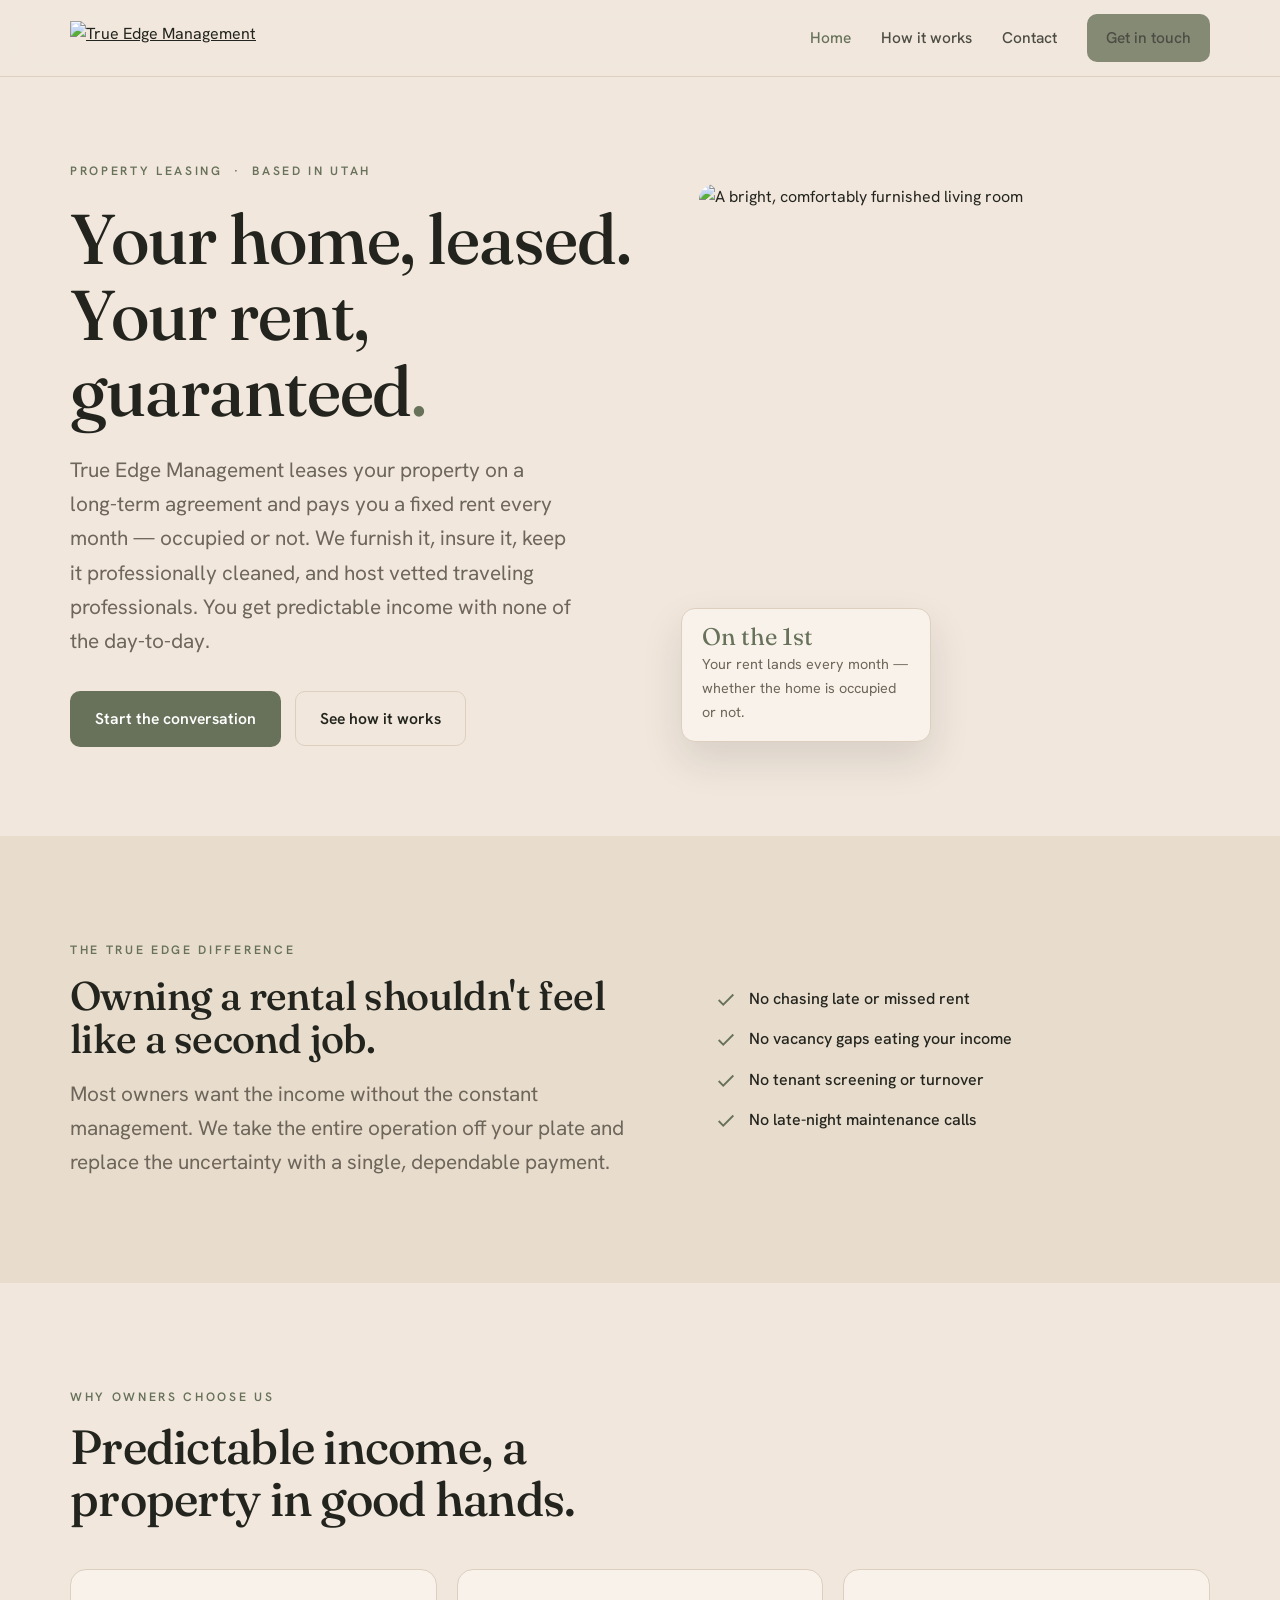
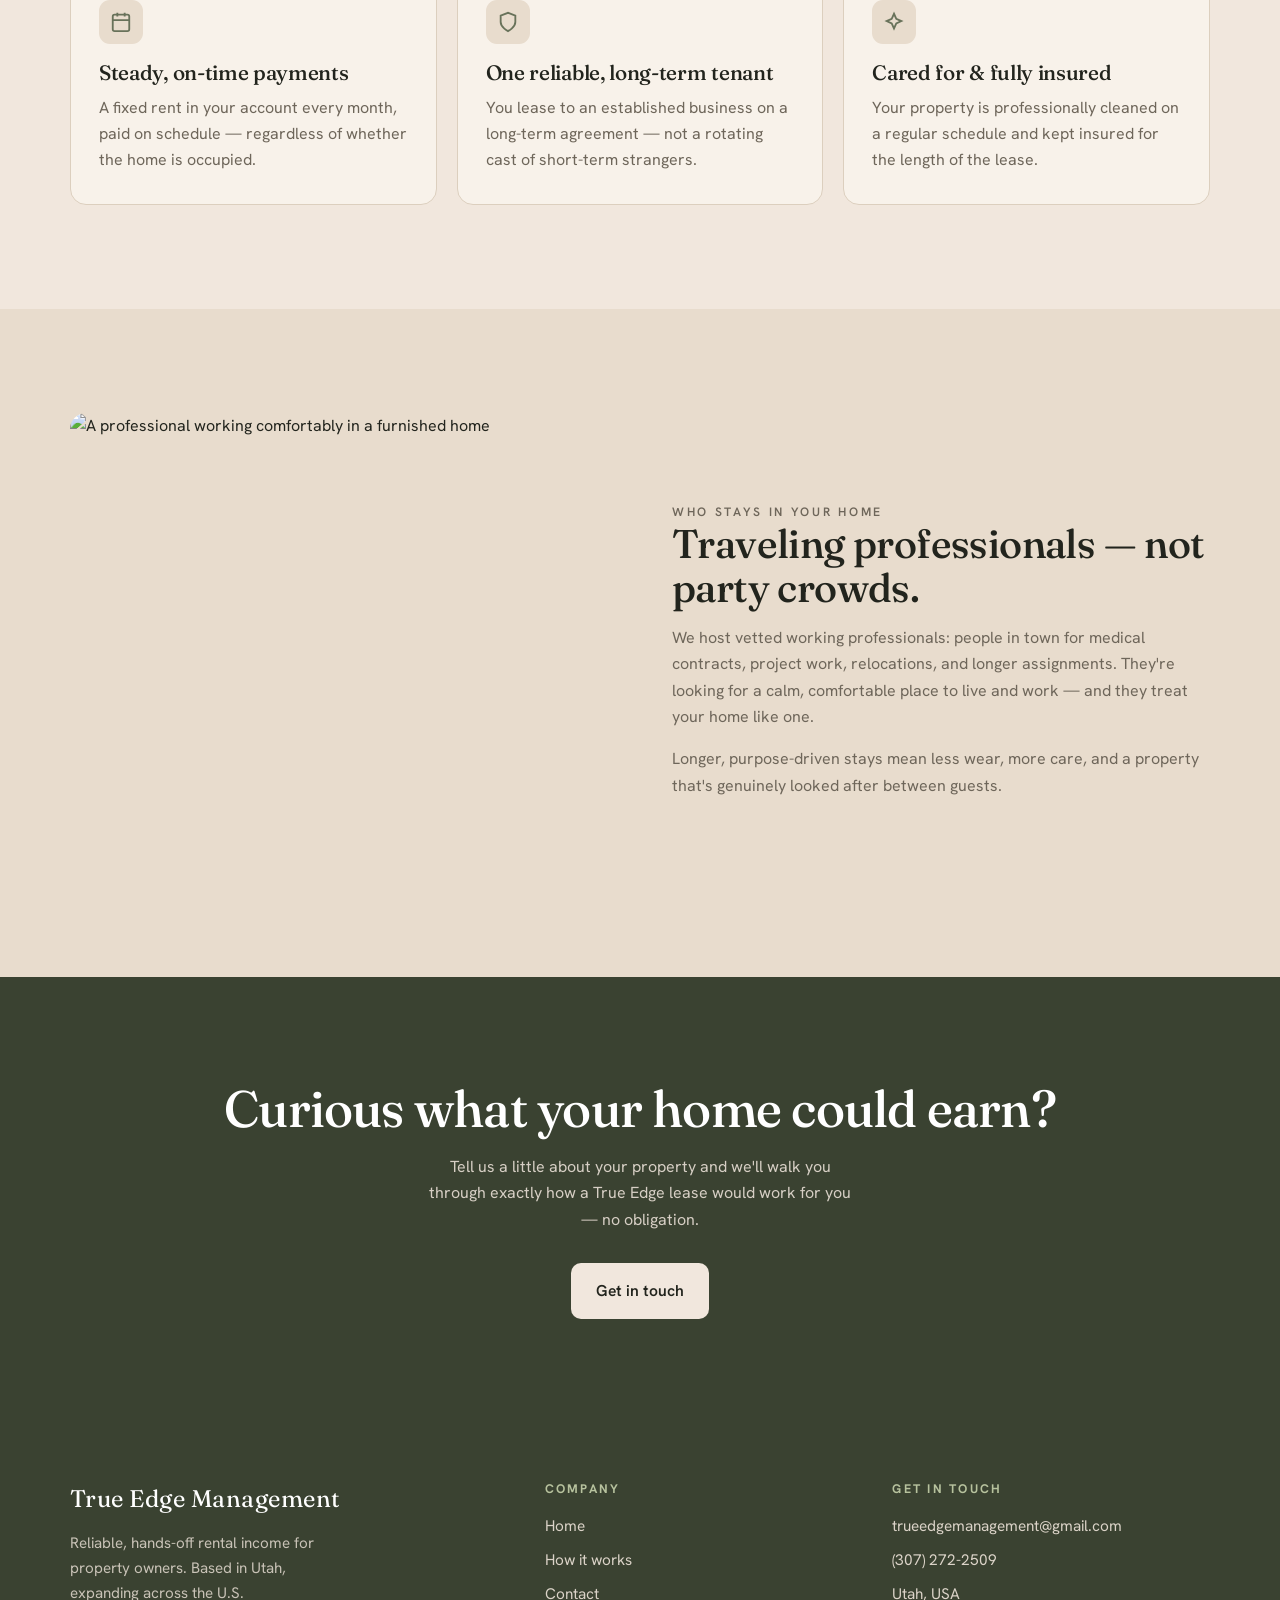
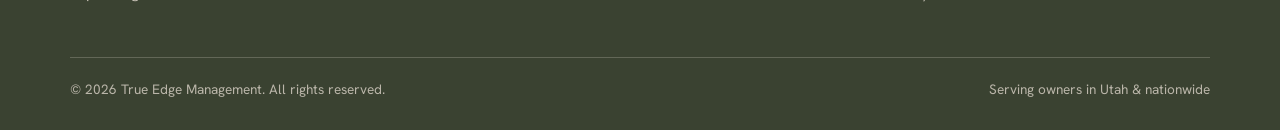
==== index.html @ 6ea8fa07 "Add files via upload" ====
<!DOCTYPE html>
<!--
  =====================================================================
  TRUE EDGE MANAGEMENT — Home page  (index.html)
  ---------------------------------------------------------------------
  To change wording, look for the word  EDIT:  in the comments.
  Just change the text between the tags; leave the tags themselves.
  The look of the site is controlled by style.css.
  =====================================================================
-->
<html lang="en">
<head>
  <meta charset="UTF-8" />
  <meta name="viewport" content="width=device-width, initial-scale=1.0" />
  <title>True Edge Management — Reliable rent, hands-off ownership</title>
  <meta name="description" content="True Edge Management leases your property and pays you a fixed rent every month. We furnish, insure, clean, and host vetted traveling professionals — predictable income with none of the day-to-day." />
  <link rel="preconnect" href="https://fonts.googleapis.com" />
  <link rel="preconnect" href="https://fonts.gstatic.com" crossorigin />
  <link href="https://fonts.googleapis.com/css2?family=Fraunces:ital,opsz,wght@0,9..144,400;0,9..144,500;0,9..144,600;1,9..144,400&family=Hanken+Grotesk:wght@400;500;600;700&display=swap" rel="stylesheet" />
  <link rel="stylesheet" href="style.css" />
</head>
<body>

  <!-- ============ HEADER / NAV (identical on every page) ============ -->
  <header class="site-header">
    <nav class="nav wrap" aria-label="Main">
      <a class="nav-logo" href="index.html" aria-label="True Edge Management — home">
        <img src="images/logo.png" alt="True Edge Management" />
      </a>
      <button class="nav-toggle" aria-label="Menu" aria-expanded="false"><span></span><span></span><span></span></button>
      <ul class="nav-links">
        <li><a href="index.html" class="active">Home</a></li>
        <li><a href="about.html">How it works</a></li>
        <li><a href="contact.html">Contact</a></li>
        <li><a href="contact.html" class="btn btn-primary nav-cta">Get in touch</a></li>
      </ul>
    </nav>
  </header>

  <main>
    <!-- ============ HERO ============ -->
    <section class="hero">
      <div class="wrap hero-grid">
        <div>
          <!-- EDIT: small label above the headline -->
          <p class="eyebrow reveal">Property leasing &nbsp;·&nbsp; Based in Utah</p>
          <!-- EDIT: your main headline -->
          <h1 class="reveal d1">Your home, leased.<br />Your rent, guaranteed<span style="color:var(--sage)">.</span></h1>
          <!-- EDIT: the paragraph under the headline -->
          <p class="lede reveal d2">True Edge Management leases your property on a long-term agreement and pays you a fixed rent every month — occupied or not. We furnish it, insure it, keep it professionally cleaned, and host vetted traveling professionals. You get predictable income with none of the day-to-day.</p>
          <div class="hero-cta reveal d3">
            <a class="btn btn-primary" href="contact.html">Start the conversation</a>
            <a class="btn btn-line" href="about.html">See how it works</a>
          </div>
        </div>
        <figure class="hero-figure reveal d2">
          <img src="images/living-airy.jpg" alt="A bright, comfortably furnished living room" />
          <div class="cred-card">
            <!-- EDIT: the little highlight card on the photo -->
            <div class="k">On the 1st</div>
            <div class="v">Your rent lands every month — whether the home is occupied or not.</div>
          </div>
        </figure>
      </div>
    </section>

    <!-- ============ PROMISE STRIP ============ -->
    <section class="section section-band">
      <div class="wrap promise">
        <div>
          <p class="eyebrow">The True Edge difference</p>
          <!-- EDIT -->
          <h2 style="margin-top:14px">Owning a rental shouldn't feel like a second job.</h2>
          <p class="lede" style="margin-top:16px">Most owners want the income without the constant management. We take the entire operation off your plate and replace the uncertainty with a single, dependable payment.</p>
        </div>
        <ul>
          <!-- EDIT: each line is one headache we remove -->
          <li><svg width="22" height="22" viewBox="0 0 24 24" fill="none" stroke="currentColor" stroke-width="2"><path d="M20 6 9 17l-5-5"/></svg> No chasing late or missed rent</li>
          <li><svg width="22" height="22" viewBox="0 0 24 24" fill="none" stroke="currentColor" stroke-width="2"><path d="M20 6 9 17l-5-5"/></svg> No vacancy gaps eating your income</li>
          <li><svg width="22" height="22" viewBox="0 0 24 24" fill="none" stroke="currentColor" stroke-width="2"><path d="M20 6 9 17l-5-5"/></svg> No tenant screening or turnover</li>
          <li><svg width="22" height="22" viewBox="0 0 24 24" fill="none" stroke="currentColor" stroke-width="2"><path d="M20 6 9 17l-5-5"/></svg> No late-night maintenance calls</li>
        </ul>
      </div>
    </section>

    <!-- ============ THREE PILLARS ============ -->
    <section class="section">
      <div class="wrap">
        <div class="section-head">
          <p class="eyebrow">Why owners choose us</p>
          <h2>Predictable income, a property in good hands.</h2>
        </div>
        <div class="cards">
          <article class="card">
            <div class="ic"><svg width="22" height="22" viewBox="0 0 24 24" fill="none" stroke="currentColor" stroke-width="2"><rect x="3" y="4" width="18" height="18" rx="2"/><path d="M16 2v4M8 2v4M3 10h18"/></svg></div>
            <!-- EDIT -->
            <h3>Steady, on-time payments</h3>
            <p>A fixed rent in your account every month, paid on schedule — regardless of whether the home is occupied.</p>
          </article>
          <article class="card">
            <div class="ic"><svg width="22" height="22" viewBox="0 0 24 24" fill="none" stroke="currentColor" stroke-width="2"><path d="M12 22s8-4 8-10V5l-8-3-8 3v7c0 6 8 10 8 10z"/></svg></div>
            <!-- EDIT -->
            <h3>One reliable, long-term tenant</h3>
            <p>You lease to an established business on a long-term agreement — not a rotating cast of short-term strangers.</p>
          </article>
          <article class="card">
            <div class="ic"><svg width="22" height="22" viewBox="0 0 24 24" fill="none" stroke="currentColor" stroke-width="2"><path d="m12 3 2.5 5.5L20 11l-5.5 2.5L12 19l-2.5-5.5L4 11l5.5-2.5z"/></svg></div>
            <!-- EDIT -->
            <h3>Cared for &amp; fully insured</h3>
            <p>Your property is professionally cleaned on a regular schedule and kept insured for the length of the lease.</p>
          </article>
        </div>
      </div>
    </section>

    <!-- ============ WHO WE HOST ============ -->
    <section class="section section-band">
      <div class="wrap split">
        <div class="split-media">
          <img src="images/professional-home.jpg" alt="A professional working comfortably in a furnished home" />
        </div>
        <div>
          <p class="eyebrow">Who stays in your home</p>
          <!-- EDIT -->
          <h2>Traveling professionals — not party crowds.</h2>
          <p>We host vetted working professionals: people in town for medical contracts, project work, relocations, and longer assignments. They're looking for a calm, comfortable place to live and work — and they treat your home like one.</p>
          <p>Longer, purpose-driven stays mean less wear, more care, and a property that's genuinely looked after between guests.</p>
        </div>
      </div>
    </section>

    <!-- ============ CTA BAND ============ -->
    <section class="section section-dark cta-band">
      <div class="wrap">
        <!-- EDIT -->
        <h2>Curious what your home could earn?</h2>
        <p>Tell us a little about your property and we'll walk you through exactly how a True Edge lease would work for you — no obligation.</p>
        <a class="btn btn-pale" href="contact.html">Get in touch</a>
      </div>
    </section>
  </main>

  <!-- ============ FOOTER (identical on every page) ============ -->
  <footer class="site-footer">
    <div class="wrap">
      <div class="footer-top">
        <div class="footer-brand">
          <div class="wordmark">True Edge Management</div>
          <!-- EDIT -->
          <p>Reliable, hands-off rental income for property owners. Based in Utah, expanding across the U.S.</p>
        </div>
        <div class="footer-col">
          <h4>Company</h4>
          <a href="index.html">Home</a>
          <a href="about.html">How it works</a>
          <a href="contact.html">Contact</a>
        </div>
        <div class="footer-col">
          <h4>Get in touch</h4>
          <!-- EDIT: contact details -->
          <a href="mailto:trueedgemanagement@gmail.com">trueedgemanagement@gmail.com</a>
          <a href="tel:13072722509">(307) 272-2509</a>
          <span>Utah, USA</span>
        </div>
      </div>
      <div class="footer-bottom">
        <span>© <span id="year"></span> True Edge Management. All rights reserved.</span>
        <span>Serving owners in Utah &amp; nationwide</span>
      </div>
    </div>
  </footer>

  <script src="script.js"></script>
</body>
</html>
---- style.css ----
/* ============================================================
   TRUE EDGE MANAGEMENT — site styles
   ------------------------------------------------------------
   All three pages share this one file. To re-theme the whole
   site, change the color values just below.
   Colors are taken directly from your logo.
   ============================================================ */

:root {
  --bone:     #F1E7DD;  /* page background — matches your logo */
  --bone-2:   #F8F2EA;  /* cards / raised surfaces */
  --bone-3:   #E8DCCD;  /* alternating section bands */
  --sage:     #68725A;  /* your brand green */
  --sage-2:   #57614A;  /* darker green (button hover) */
  --sage-ink: #3A4231;  /* deepest green (footer, dark bands) */
  --ink:      #22241D;  /* main text */
  --muted:    #6E665A;  /* secondary text */
  --line:     #DCCFBE;  /* hairlines */
  --white:    #FFFFFF;

  --display: "Fraunces", Georgia, "Times New Roman", serif;
  --body:    "Hanken Grotesk", system-ui, -apple-system, sans-serif;

  --maxw: 1140px;
  --radius: 16px;
}

/* ---------- base ---------- */
* { box-sizing: border-box; margin: 0; padding: 0; }
html { scroll-behavior: smooth; }
body {
  font-family: var(--body);
  background: var(--bone);
  color: var(--ink);
  line-height: 1.65;
  -webkit-font-smoothing: antialiased;
}
img { max-width: 100%; display: block; }
a { color: inherit; }

.wrap { width: min(var(--maxw), 92vw); margin-inline: auto; }

:focus-visible { outline: 3px solid var(--sage); outline-offset: 3px; border-radius: 4px; }

/* ---------- type helpers ---------- */
h1, h2, h3 { font-family: var(--display); font-weight: 500; line-height: 1.08; letter-spacing: -0.015em; color: var(--ink); }
.eyebrow {
  font-family: var(--body); font-weight: 600; font-size: .76rem;
  letter-spacing: .22em; text-transform: uppercase; color: var(--sage);
}
.lede { font-size: clamp(1.08rem, 2.2vw, 1.3rem); color: var(--muted); }
.serif-i { font-style: italic; }

/* a thin vertical rule — echoes the divider bar in your logo */
.rule-v { display: inline-block; width: 1px; height: 1.1em; background: var(--line); vertical-align: middle; }

/* ---------- buttons ---------- */
.btn {
  display: inline-flex; align-items: center; gap: 9px;
  font-family: var(--body); font-weight: 600; font-size: .98rem;
  text-decoration: none; padding: 14px 24px; border-radius: 10px;
  border: 1px solid transparent; cursor: pointer;
  transition: transform .15s ease, background .15s ease, border-color .15s ease;
}
.btn-primary { background: var(--sage); color: var(--white); }
.btn-primary:hover { background: var(--sage-2); transform: translateY(-2px); }
.btn-line { background: transparent; color: var(--ink); border-color: var(--line); }
.btn-line:hover { border-color: var(--ink); transform: translateY(-2px); }
.btn-pale { background: var(--bone); color: var(--ink); }
.btn-pale:hover { background: var(--white); transform: translateY(-2px); }

/* ---------- nav ---------- */
.site-header {
  position: sticky; top: 0; z-index: 50;
  background: color-mix(in srgb, var(--bone) 88%, transparent);
  backdrop-filter: blur(8px);
  border-bottom: 1px solid var(--line);
}
.nav { display: flex; align-items: center; justify-content: space-between; padding: 14px 0; }
.nav-logo img { height: 34px; width: auto; }
.nav-links { display: flex; align-items: center; gap: 30px; list-style: none; }
.nav-links a { text-decoration: none; color: var(--ink); font-weight: 500; font-size: .97rem; opacity: .8; }
.nav-links a:hover, .nav-links a.active { opacity: 1; color: var(--sage); }
.nav-cta { padding: 10px 18px; }
.nav-toggle { display: none; background: none; border: 0; cursor: pointer; padding: 8px; }
.nav-toggle span { display: block; width: 24px; height: 2px; background: var(--ink); margin: 5px 0; transition: .2s; }

@media (max-width: 760px) {
  .nav-toggle { display: block; }
  .nav-links {
    position: absolute; top: 100%; left: 0; right: 0;
    flex-direction: column; align-items: flex-start; gap: 4px;
    background: var(--bone-2); border-bottom: 1px solid var(--line);
    padding: 14px 4vw 22px; display: none;
  }
  .nav-links.open { display: flex; }
  .nav-links a { padding: 8px 0; font-size: 1.05rem; }
  .nav-cta { margin-top: 8px; }
}

/* ---------- generic section rhythm ---------- */
.section { padding: clamp(56px, 9vw, 104px) 0; }
.section-band { background: var(--bone-3); }
.section-dark { background: var(--sage-ink); color: var(--bone); }
.section-head { max-width: 60ch; }
.section-head h2 { font-size: clamp(1.9rem, 4.4vw, 3rem); margin: 14px 0 0; }
.section-head .lede { margin-top: 18px; }

/* ---------- hero ---------- */
.hero { padding: clamp(40px, 7vw, 84px) 0 clamp(48px, 7vw, 90px); }
.hero-grid { display: grid; grid-template-columns: 1.05fr 0.95fr; gap: clamp(28px, 5vw, 64px); align-items: center; }
.hero h1 { font-size: clamp(2.6rem, 6vw, 4.4rem); margin: 20px 0 0; }
.hero .lede { margin: 24px 0 32px; max-width: 42ch; }
.hero-cta { display: flex; flex-wrap: wrap; gap: 14px; }
.hero-figure { position: relative; }
.hero-figure > img { width: 100%; height: clamp(340px, 46vw, 540px); object-fit: cover; border-radius: var(--radius); }
.cred-card {
  position: absolute; left: -18px; bottom: -18px;
  background: var(--bone-2); border: 1px solid var(--line);
  border-radius: 14px; padding: 16px 20px; box-shadow: 0 18px 40px rgba(34,36,29,.12);
  max-width: 250px;
}
.cred-card .k { font-family: var(--display); font-size: 1.5rem; color: var(--sage); line-height: 1; }
.cred-card .v { font-size: .9rem; color: var(--muted); margin-top: 4px; }
@media (max-width: 860px) {
  .hero-grid { grid-template-columns: 1fr; }
  .hero-figure { order: -1; }
  .cred-card { left: 12px; bottom: 12px; }
}

/* ---------- "removes the headache" promise strip ---------- */
.promise { display: grid; grid-template-columns: 1.2fr 1fr; gap: clamp(24px, 4vw, 56px); align-items: center; }
.promise h2 { font-size: clamp(1.7rem, 3.6vw, 2.5rem); }
.promise ul { list-style: none; display: grid; gap: 14px; }
.promise li { display: flex; gap: 12px; align-items: flex-start; color: var(--ink); font-weight: 500; }
.promise li svg { flex: none; margin-top: 3px; color: var(--sage); }
@media (max-width: 760px) { .promise { grid-template-columns: 1fr; } }

/* ---------- pillars / cards ---------- */
.cards { display: grid; grid-template-columns: repeat(3, 1fr); gap: 20px; margin-top: 44px; }
.card {
  background: var(--bone-2); border: 1px solid var(--line);
  border-radius: var(--radius); padding: 30px 28px;
  transition: transform .18s ease, box-shadow .18s ease;
}
.card:hover { transform: translateY(-4px); box-shadow: 0 16px 36px rgba(34,36,29,.09); }
.card .ic { width: 44px; height: 44px; display: grid; place-items: center; border-radius: 11px; background: var(--bone-3); color: var(--sage); margin-bottom: 18px; }
.card h3 { font-size: 1.3rem; }
.card p { color: var(--muted); margin-top: 10px; font-size: 1rem; }
@media (max-width: 820px) { .cards { grid-template-columns: 1fr; } }

/* ---------- who we host (image + text) ---------- */
.split { display: grid; grid-template-columns: 1fr 1fr; gap: clamp(28px, 5vw, 64px); align-items: center; }
.split.reverse .split-media { order: 2; }
.split-media img { width: 100%; height: clamp(300px, 40vw, 460px); object-fit: cover; border-radius: var(--radius); }
.split h2 { font-size: clamp(1.7rem, 3.6vw, 2.5rem); }
.split p { color: var(--muted); margin-top: 16px; }
@media (max-width: 820px) {
  .split { grid-template-columns: 1fr; }
  .split.reverse .split-media { order: -1; }
}

/* ---------- steps (how it works) ---------- */
.steps { display: grid; gap: 0; margin-top: 40px; border-top: 1px solid var(--line); }
.step { display: grid; grid-template-columns: 92px 1fr; gap: 26px; padding: 28px 0; border-bottom: 1px solid var(--line); align-items: start; }
.step .n { font-family: var(--display); font-size: 2.2rem; color: var(--sage); line-height: 1; }
.step h3 { font-size: 1.35rem; }
.step p { color: var(--muted); margin-top: 8px; }
@media (max-width: 620px) { .step { grid-template-columns: 60px 1fr; gap: 16px; } .step .n { font-size: 1.7rem; } }

/* ---------- two-column "we handle / you keep" ---------- */
.ledger { display: grid; grid-template-columns: 1fr 1fr; gap: 20px; margin-top: 40px; }
.ledger-col { background: var(--bone-2); border: 1px solid var(--line); border-radius: var(--radius); padding: 28px; }
.ledger-col.keep { background: var(--sage-ink); color: var(--bone); border-color: var(--sage-ink); }
.ledger-col h3 { font-size: 1.25rem; margin-bottom: 16px; }
.ledger-col.keep h3 { color: var(--white); }
.ledger-col ul { list-style: none; display: grid; gap: 12px; }
.ledger-col li { display: flex; gap: 11px; align-items: flex-start; }
.ledger-col li svg { flex: none; margin-top: 4px; color: var(--sage); }
.ledger-col.keep li svg { color: #B7C29E; }
@media (max-width: 720px) { .ledger { grid-template-columns: 1fr; } }

/* ---------- FAQ (uses native <details>) ---------- */
.faq { margin-top: 34px; border-top: 1px solid var(--line); }
.faq details { border-bottom: 1px solid var(--line); }
.faq summary {
  list-style: none; cursor: pointer; padding: 22px 44px 22px 0; position: relative;
  font-family: var(--display); font-size: 1.18rem; color: var(--ink);
}
.faq summary::-webkit-details-marker { display: none; }
.faq summary::after {
  content: "+"; position: absolute; right: 6px; top: 18px;
  font-family: var(--body); font-size: 1.5rem; color: var(--sage); transition: transform .2s ease;
}
.faq details[open] summary::after { content: "–"; }
.faq p { color: var(--muted); padding: 0 44px 24px 0; }

/* ---------- CTA band ---------- */
.cta-band { text-align: center; }
.cta-band h2 { font-size: clamp(2rem, 5vw, 3.2rem); color: var(--white); }
.cta-band p { color: color-mix(in srgb, var(--bone) 86%, transparent); max-width: 48ch; margin: 18px auto 30px; }

/* ---------- contact ---------- */
.contact-grid { display: grid; grid-template-columns: 0.9fr 1.1fr; gap: clamp(30px, 5vw, 70px); align-items: start; }
.contact-direct { display: grid; gap: 22px; }
.contact-line .lbl { font-size: .76rem; letter-spacing: .18em; text-transform: uppercase; color: var(--sage); font-weight: 600; }
.contact-line a { display: inline-block; margin-top: 4px; font-family: var(--display); font-size: clamp(1.3rem, 3vw, 1.7rem); text-decoration: none; color: var(--ink); }
.contact-line a:hover { color: var(--sage); }
.contact-note { color: var(--muted); font-size: .95rem; border-top: 1px solid var(--line); padding-top: 20px; }
@media (max-width: 820px) { .contact-grid { grid-template-columns: 1fr; } }

/* ---------- form ---------- */
.form { background: var(--bone-2); border: 1px solid var(--line); border-radius: var(--radius); padding: clamp(22px, 3vw, 34px); display: grid; gap: 16px; }
.field { display: grid; gap: 6px; }
.field.row2 { grid-template-columns: 1fr 1fr; gap: 16px; }
.field.row2 > .field { gap: 6px; }
.field label { font-size: .85rem; font-weight: 600; color: var(--ink); }
.field input, .field textarea {
  font-family: var(--body); font-size: 1rem; color: var(--ink);
  background: var(--white); border: 1px solid var(--line); border-radius: 10px; padding: 12px 14px;
}
.field textarea { min-height: 130px; resize: vertical; }
.field input:focus, .field textarea:focus { outline: none; border-color: var(--sage); box-shadow: 0 0 0 3px color-mix(in srgb, var(--sage) 22%, transparent); }
.form button { justify-self: start; margin-top: 6px; }
@media (max-width: 520px) { .field.row2 { grid-template-columns: 1fr; } }

/* ---------- footer ---------- */
.site-footer { background: var(--sage-ink); color: var(--bone); padding: 56px 0 30px; }
.footer-top { display: grid; grid-template-columns: 1.4fr 1fr 1fr; gap: 30px; }
.footer-brand .wordmark { font-family: var(--display); font-size: 1.5rem; color: var(--white); letter-spacing: .02em; }
.footer-brand p { color: color-mix(in srgb, var(--bone) 78%, transparent); margin-top: 12px; max-width: 32ch; font-size: .95rem; }
.footer-col h4 { font-family: var(--body); font-size: .78rem; letter-spacing: .18em; text-transform: uppercase; color: #B7C29E; margin-bottom: 14px; }
.footer-col a, .footer-col span { display: block; text-decoration: none; color: color-mix(in srgb, var(--bone) 88%, transparent); margin-bottom: 9px; font-size: .96rem; }
.footer-col a:hover { color: var(--white); }
.footer-bottom { border-top: 1px solid color-mix(in srgb, var(--bone) 22%, transparent); margin-top: 40px; padding-top: 20px; display: flex; flex-wrap: wrap; gap: 10px; justify-content: space-between; font-size: .85rem; color: color-mix(in srgb, var(--bone) 70%, transparent); }
@media (max-width: 720px) { .footer-top { grid-template-columns: 1fr 1fr; } .footer-brand { grid-column: 1 / -1; } }

/* ---------- entrance animation ---------- */
.reveal { opacity: 0; transform: translateY(16px); animation: rise .7s ease forwards; }
.reveal.d1 { animation-delay: .08s; } .reveal.d2 { animation-delay: .16s; } .reveal.d3 { animation-delay: .24s; }
@keyframes rise { to { opacity: 1; transform: none; } }
@media (prefers-reduced-motion: reduce) {
  .reveal { animation: none; opacity: 1; transform: none; }
  html { scroll-behavior: auto; }
  * { transition: none !important; }
}
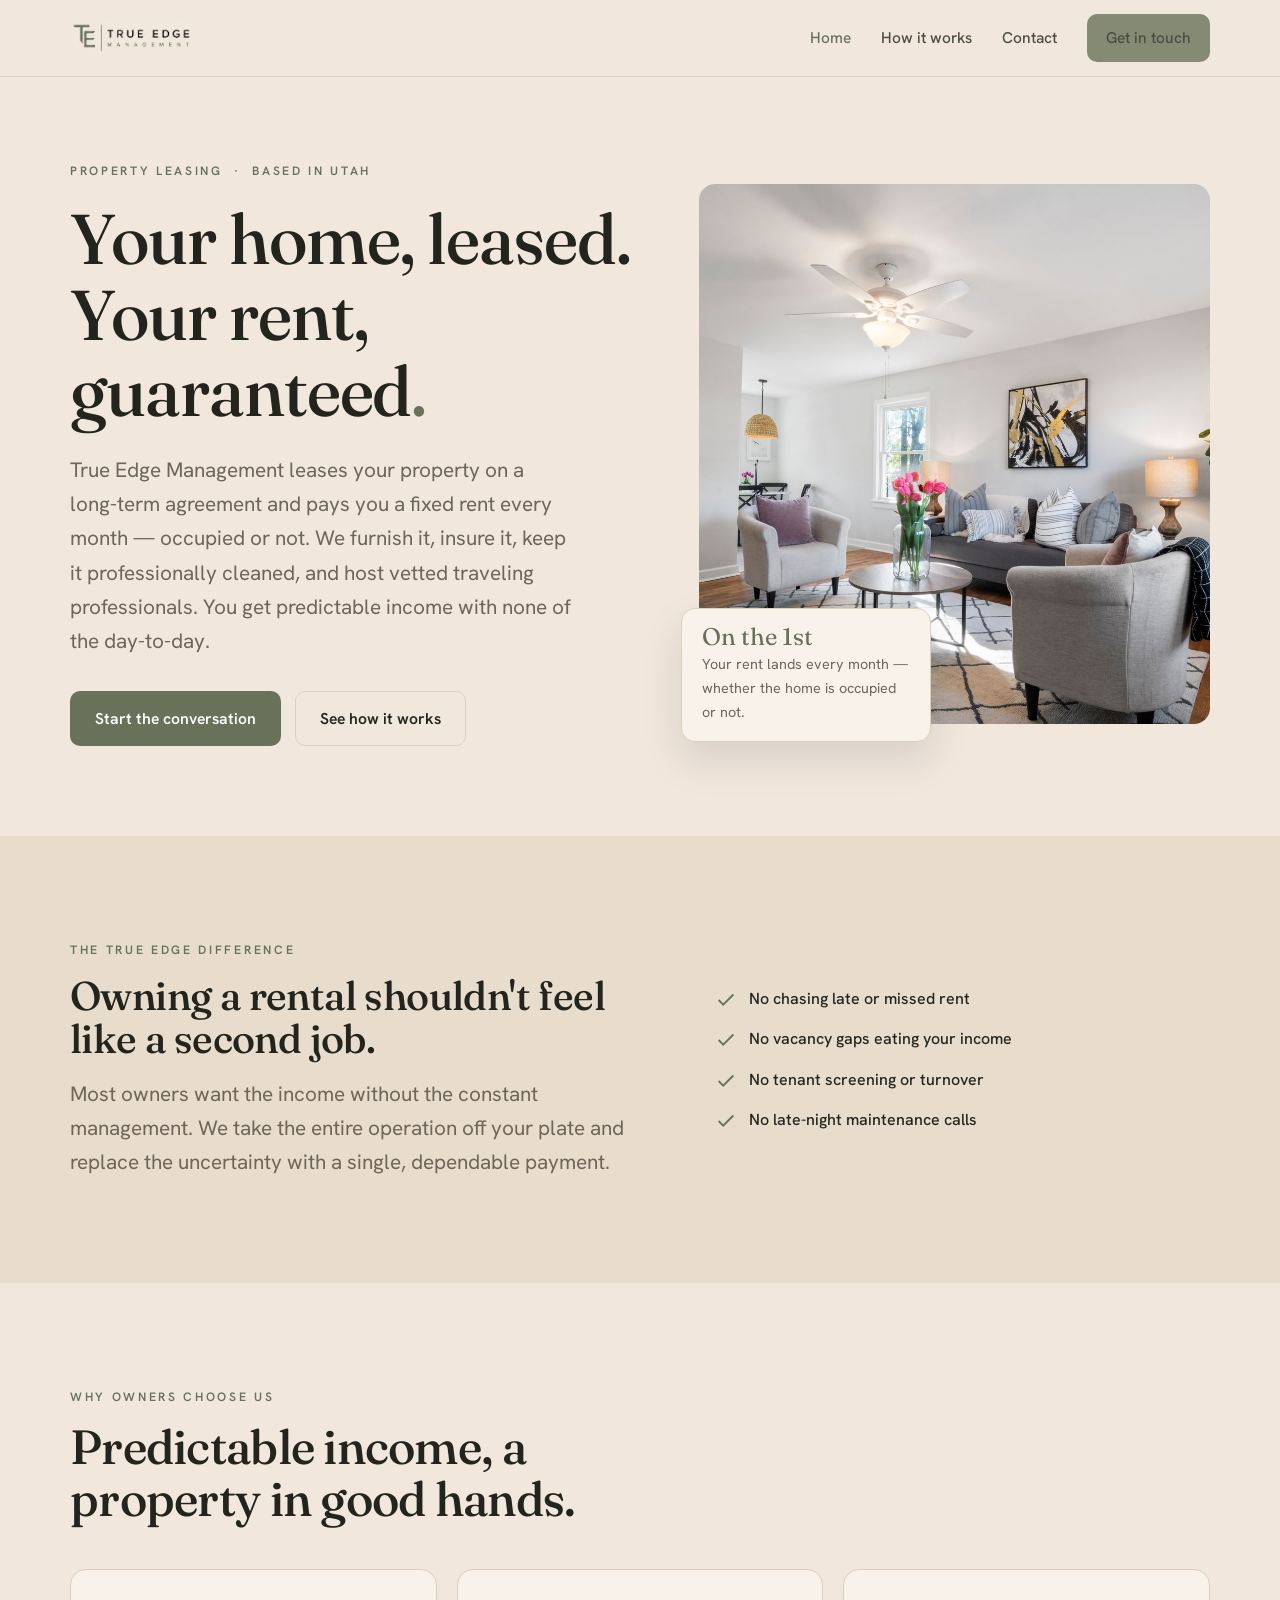
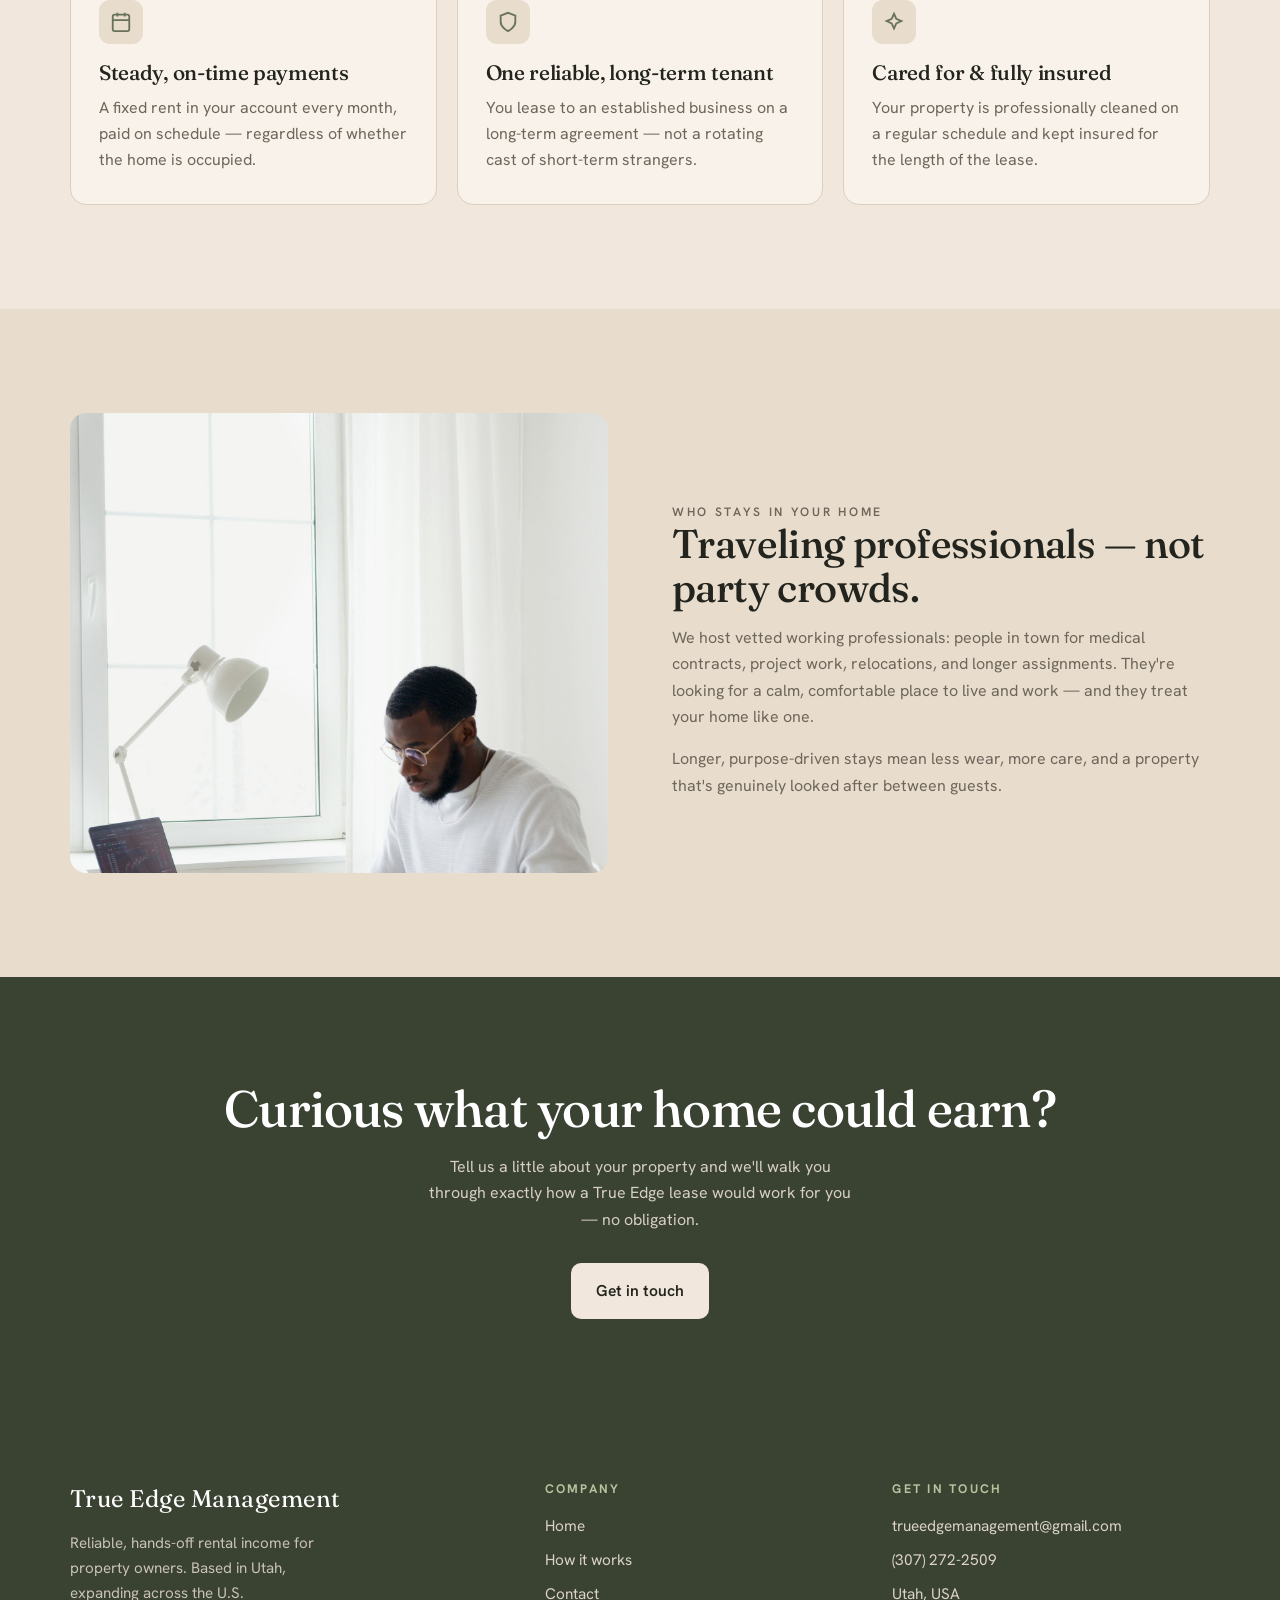
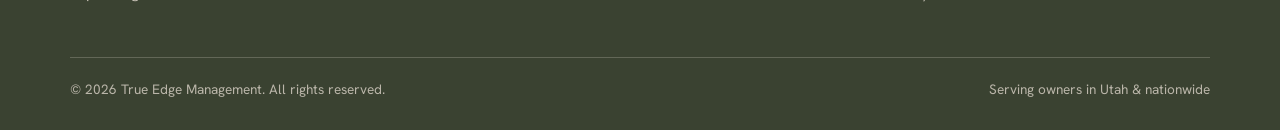
==== commit 17b33fff: "Add favicon links for better cross-device support Added favicon links for various devices and browse" ====
--- a/index.html
+++ b/index.html
@@ -18,6 +18,20 @@
   <link rel="preconnect" href="https://fonts.gstatic.com" crossorigin />
   <link href="https://fonts.googleapis.com/css2?family=Fraunces:ital,opsz,wght@0,9..144,400;0,9..144,500;0,9..144,600;1,9..144,400&family=Hanken+Grotesk:wght@400;500;600;700&display=swap" rel="stylesheet" />
   <link rel="stylesheet" href="style.css" />
+
+  <!-- 1. The classic backup for older desktop browsers -->
+  <link rel="icon" type="image/x-icon" href="images/favicon/favicon.ico">
+  
+  <!-- 2. Standard modern browser sizes for desktop and mobile tabs -->
+  <link rel="icon" type="image/png" sizes="16x16" href="images/favicon/favicon-16x16.png">
+  <link rel="icon" type="image/png" sizes="32x32" href="images/favicon/favicon-32x32.png">
+  
+  <!-- 3. Apple devices when saved to the iPhone/iPad home screen -->
+  <link rel="apple-touch-icon" href="images/favicon/apple-touch-icon.png">
+  
+  <!-- 4. Android devices and Progressive Web Apps (Manifest file) -->
+  <link rel="icon" type="image/png" sizes="192x192" href="images/favicon/android-chrome-192x192.png">
+  <link rel="icon" type="image/png" sizes="512x512" href="images/favicon/android-chrome-512x512.png">
 </head>
 <body>
 
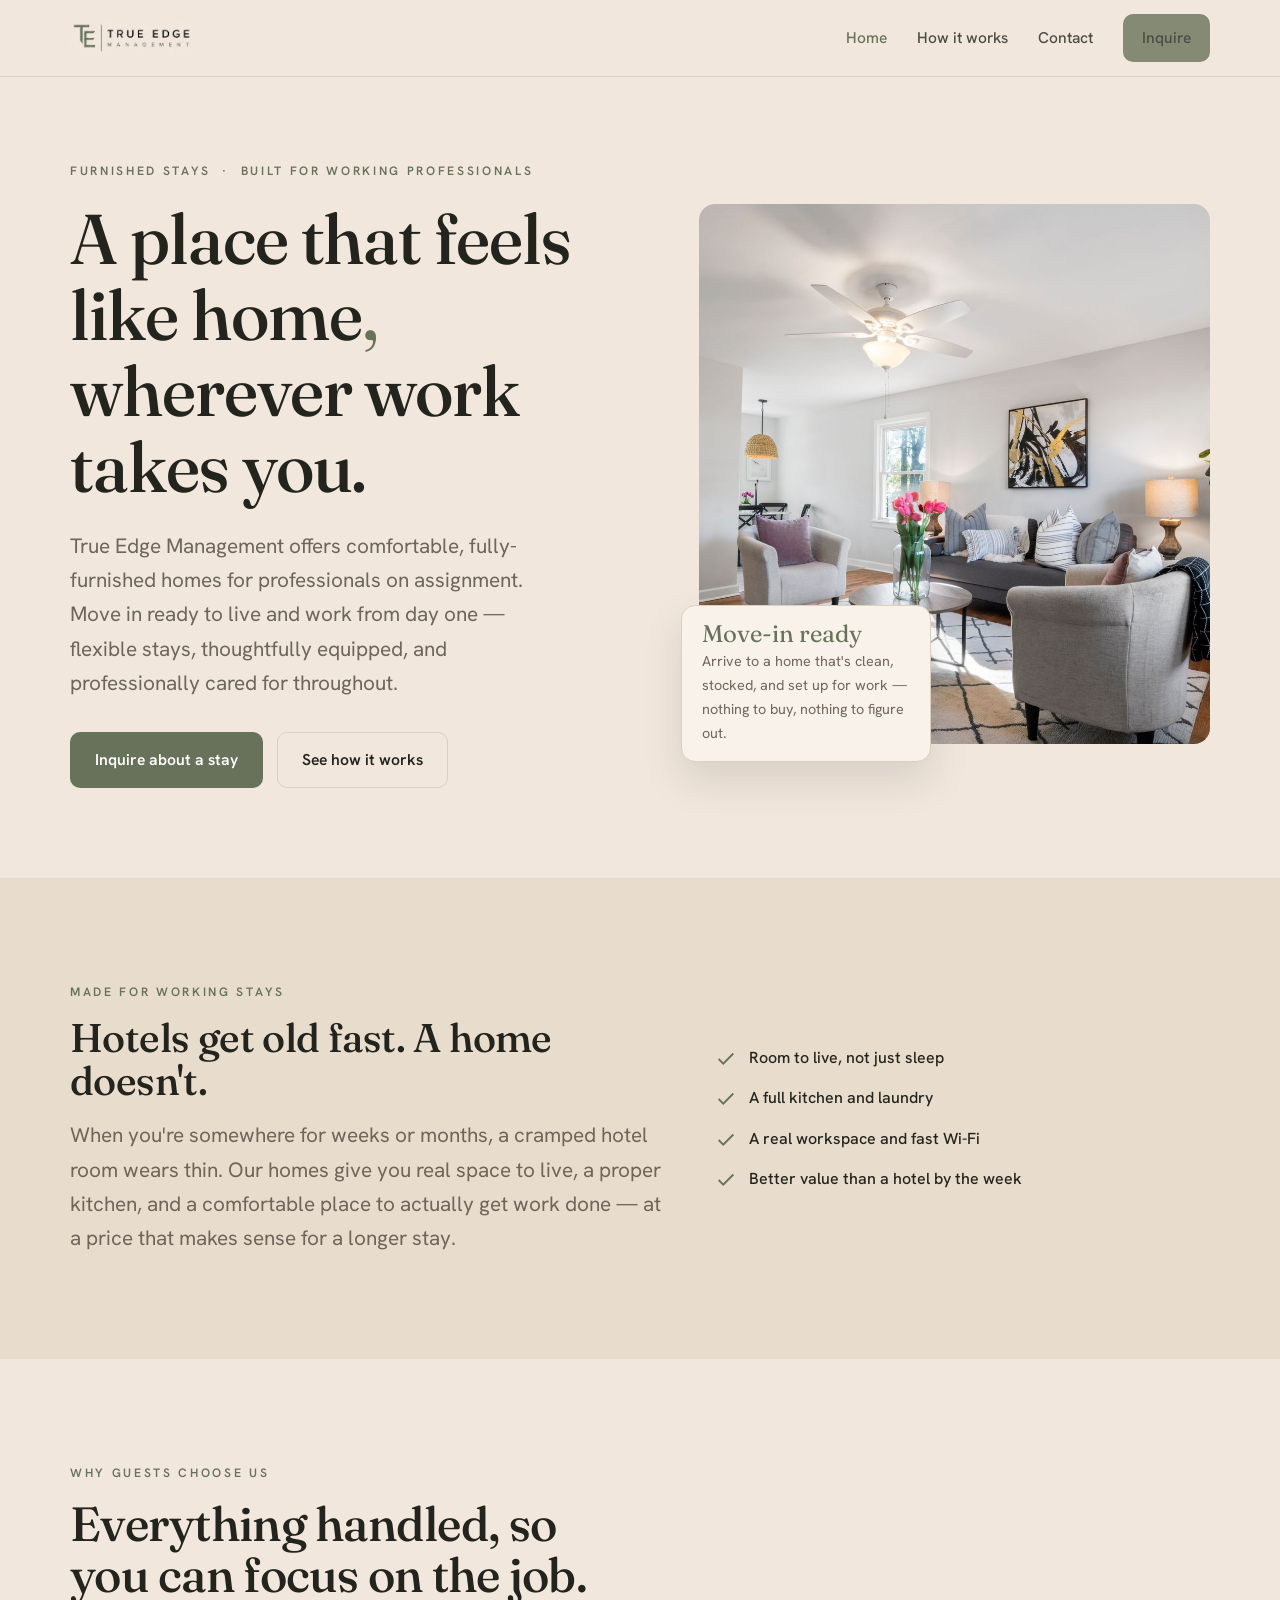
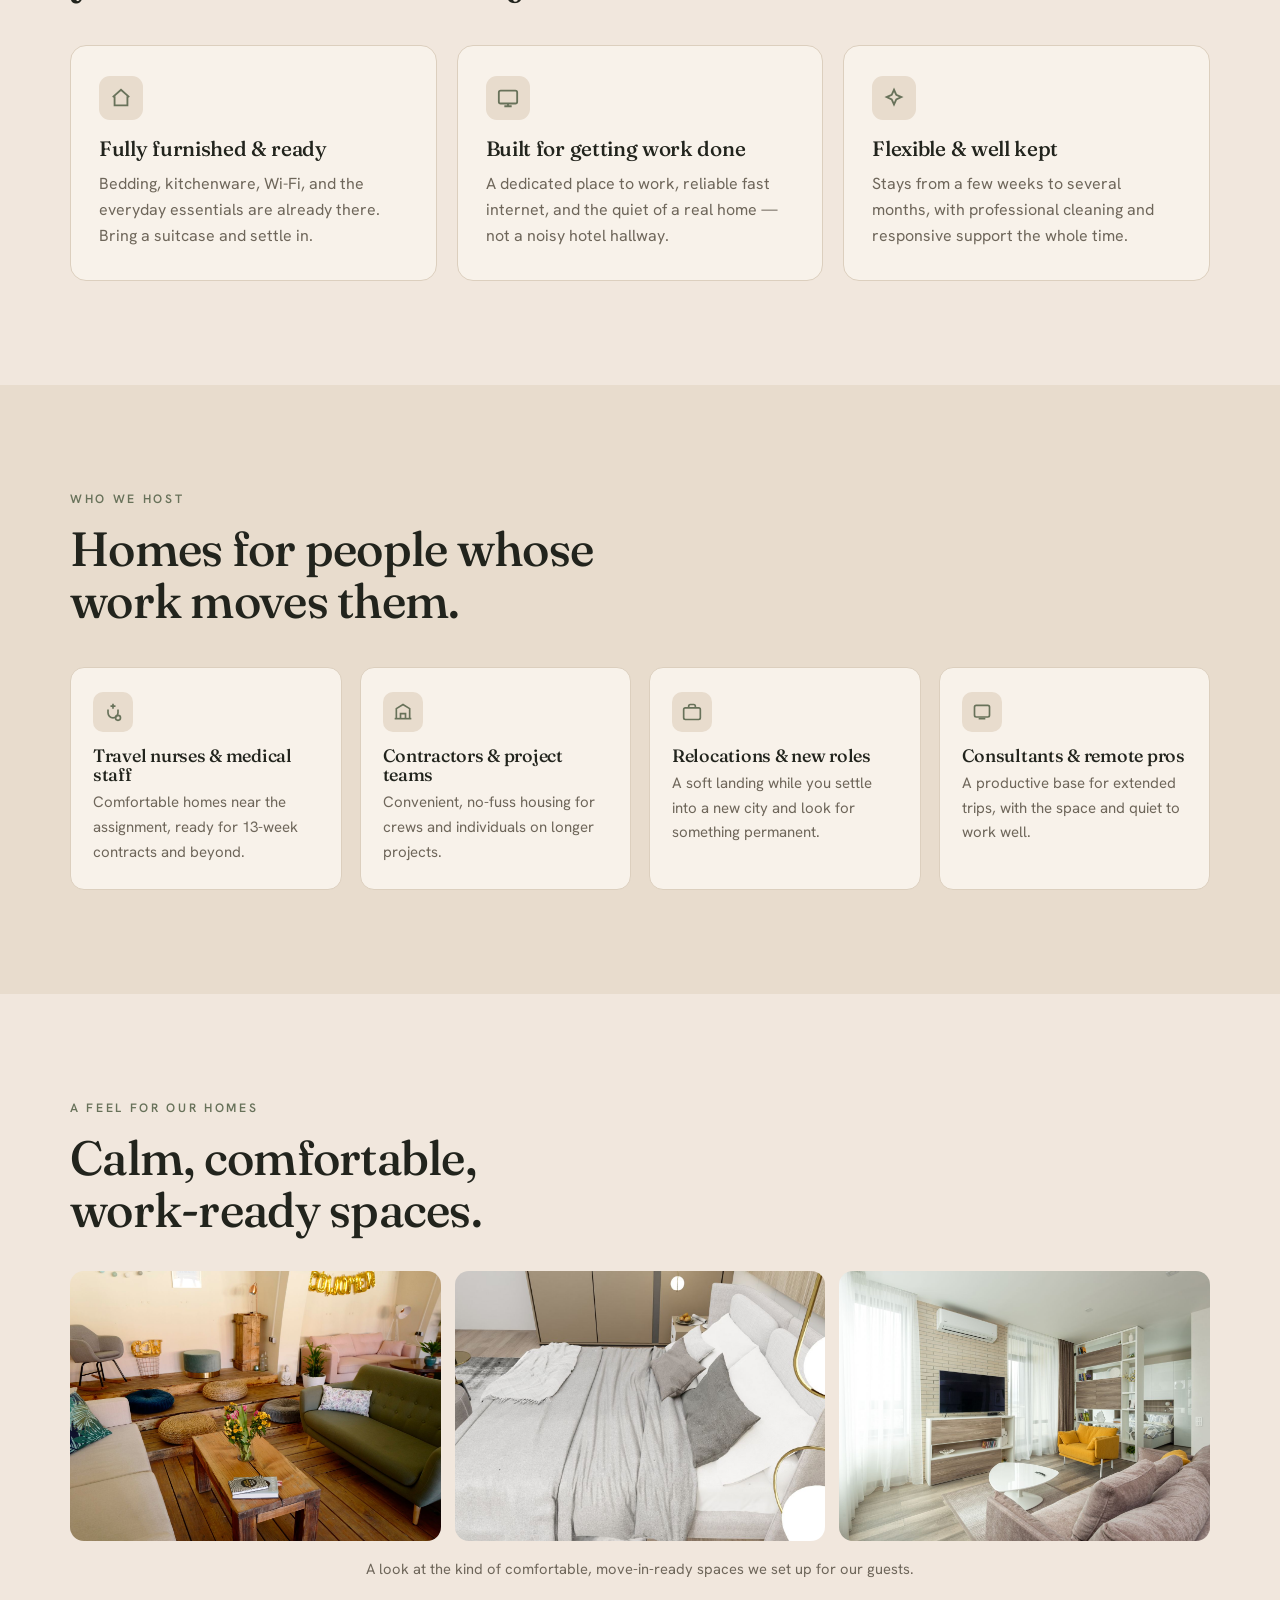
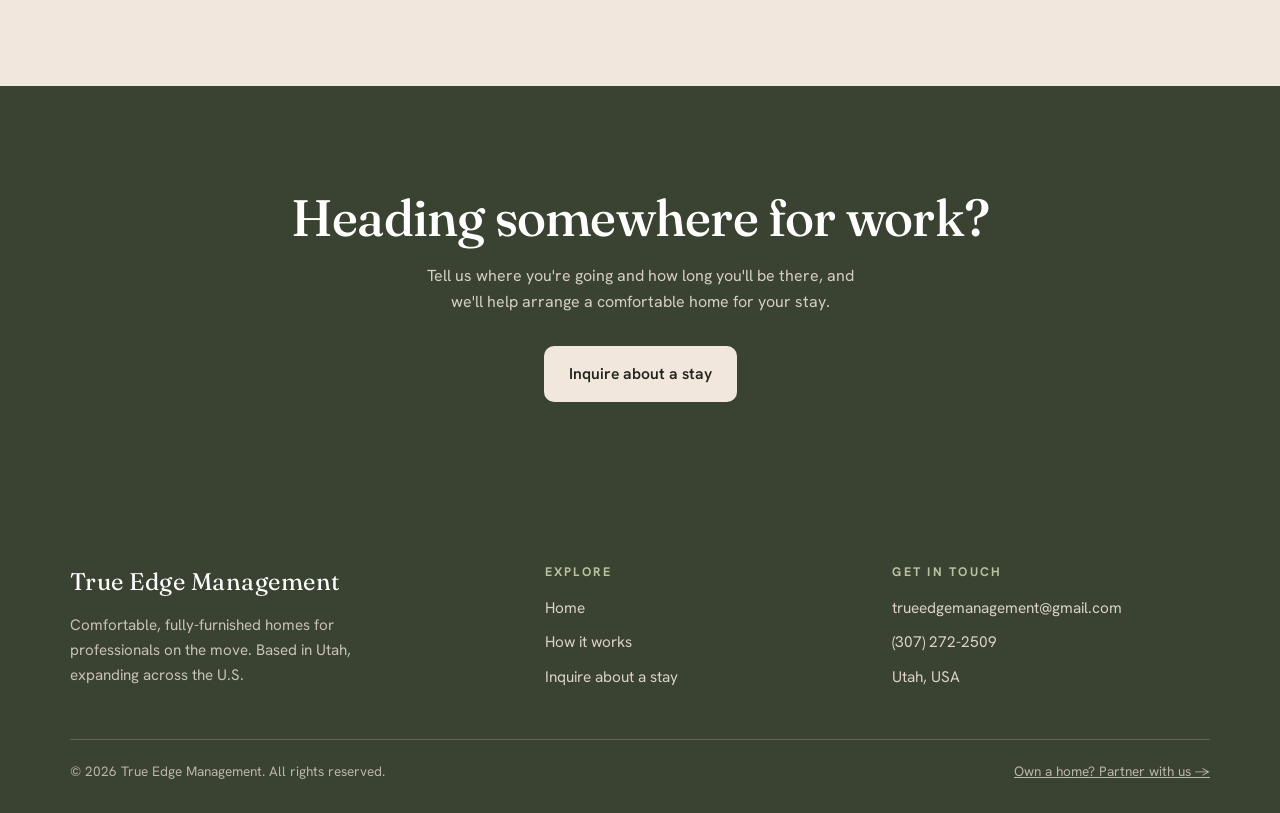
==== commit 91d49264: "Add files via upload" ====
--- a/index.html
+++ b/index.html
@@ -2,36 +2,20 @@
 <!--
   =====================================================================
   TRUE EDGE MANAGEMENT — Home page  (index.html)
-  ---------------------------------------------------------------------
+  Guest-focused version (for traveling professionals who stay in the homes).
   To change wording, look for the word  EDIT:  in the comments.
-  Just change the text between the tags; leave the tags themselves.
-  The look of the site is controlled by style.css.
   =====================================================================
 -->
 <html lang="en">
 <head>
   <meta charset="UTF-8" />
   <meta name="viewport" content="width=device-width, initial-scale=1.0" />
-  <title>True Edge Management — Reliable rent, hands-off ownership</title>
-  <meta name="description" content="True Edge Management leases your property and pays you a fixed rent every month. We furnish, insure, clean, and host vetted traveling professionals — predictable income with none of the day-to-day." />
+  <title>True Edge Management — Furnished homes for traveling professionals</title>
+  <meta name="description" content="Comfortable, move-in-ready furnished homes for professionals on assignment. Fully equipped for living and working, flexible stays, professionally maintained. Based in Utah." />
   <link rel="preconnect" href="https://fonts.googleapis.com" />
   <link rel="preconnect" href="https://fonts.gstatic.com" crossorigin />
   <link href="https://fonts.googleapis.com/css2?family=Fraunces:ital,opsz,wght@0,9..144,400;0,9..144,500;0,9..144,600;1,9..144,400&family=Hanken+Grotesk:wght@400;500;600;700&display=swap" rel="stylesheet" />
   <link rel="stylesheet" href="style.css" />
-
-  <!-- 1. The classic backup for older desktop browsers -->
-  <link rel="icon" type="image/x-icon" href="images/favicon/favicon.ico">
-  
-  <!-- 2. Standard modern browser sizes for desktop and mobile tabs -->
-  <link rel="icon" type="image/png" sizes="16x16" href="images/favicon/favicon-16x16.png">
-  <link rel="icon" type="image/png" sizes="32x32" href="images/favicon/favicon-32x32.png">
-  
-  <!-- 3. Apple devices when saved to the iPhone/iPad home screen -->
-  <link rel="apple-touch-icon" href="images/favicon/apple-touch-icon.png">
-  
-  <!-- 4. Android devices and Progressive Web Apps (Manifest file) -->
-  <link rel="icon" type="image/png" sizes="192x192" href="images/favicon/android-chrome-192x192.png">
-  <link rel="icon" type="image/png" sizes="512x512" href="images/favicon/android-chrome-512x512.png">
 </head>
 <body>
 
@@ -46,7 +30,7 @@
         <li><a href="index.html" class="active">Home</a></li>
         <li><a href="about.html">How it works</a></li>
         <li><a href="contact.html">Contact</a></li>
-        <li><a href="contact.html" class="btn btn-primary nav-cta">Get in touch</a></li>
+        <li><a href="contact.html" class="btn btn-primary nav-cta">Inquire</a></li>
       </ul>
     </nav>
   </header>
@@ -56,43 +40,43 @@
     <section class="hero">
       <div class="wrap hero-grid">
         <div>
-          <!-- EDIT: small label above the headline -->
-          <p class="eyebrow reveal">Property leasing &nbsp;·&nbsp; Based in Utah</p>
-          <!-- EDIT: your main headline -->
-          <h1 class="reveal d1">Your home, leased.<br />Your rent, guaranteed<span style="color:var(--sage)">.</span></h1>
-          <!-- EDIT: the paragraph under the headline -->
-          <p class="lede reveal d2">True Edge Management leases your property on a long-term agreement and pays you a fixed rent every month — occupied or not. We furnish it, insure it, keep it professionally cleaned, and host vetted traveling professionals. You get predictable income with none of the day-to-day.</p>
+          <!-- EDIT -->
+          <p class="eyebrow reveal">Furnished stays &nbsp;·&nbsp; Built for working professionals</p>
+          <!-- EDIT -->
+          <h1 class="reveal d1">A place that feels like home<span style="color:var(--sage)">,</span> wherever work takes you.</h1>
+          <!-- EDIT -->
+          <p class="lede reveal d2">True Edge Management offers comfortable, fully-furnished homes for professionals on assignment. Move in ready to live and work from day one — flexible stays, thoughtfully equipped, and professionally cared for throughout.</p>
           <div class="hero-cta reveal d3">
-            <a class="btn btn-primary" href="contact.html">Start the conversation</a>
+            <a class="btn btn-primary" href="contact.html">Inquire about a stay</a>
             <a class="btn btn-line" href="about.html">See how it works</a>
           </div>
         </div>
         <figure class="hero-figure reveal d2">
           <img src="images/living-airy.jpg" alt="A bright, comfortably furnished living room" />
           <div class="cred-card">
-            <!-- EDIT: the little highlight card on the photo -->
-            <div class="k">On the 1st</div>
-            <div class="v">Your rent lands every month — whether the home is occupied or not.</div>
+            <!-- EDIT -->
+            <div class="k">Move-in ready</div>
+            <div class="v">Arrive to a home that's clean, stocked, and set up for work — nothing to buy, nothing to figure out.</div>
           </div>
         </figure>
       </div>
     </section>
 
-    <!-- ============ PROMISE STRIP ============ -->
+    <!-- ============ MADE FOR WORKING STAYS ============ -->
     <section class="section section-band">
       <div class="wrap promise">
         <div>
-          <p class="eyebrow">The True Edge difference</p>
-          <!-- EDIT -->
-          <h2 style="margin-top:14px">Owning a rental shouldn't feel like a second job.</h2>
-          <p class="lede" style="margin-top:16px">Most owners want the income without the constant management. We take the entire operation off your plate and replace the uncertainty with a single, dependable payment.</p>
+          <p class="eyebrow">Made for working stays</p>
+          <!-- EDIT -->
+          <h2 style="margin-top:14px">Hotels get old fast. A home doesn't.</h2>
+          <p class="lede" style="margin-top:16px">When you're somewhere for weeks or months, a cramped hotel room wears thin. Our homes give you real space to live, a proper kitchen, and a comfortable place to actually get work done — at a price that makes sense for a longer stay.</p>
         </div>
         <ul>
-          <!-- EDIT: each line is one headache we remove -->
-          <li><svg width="22" height="22" viewBox="0 0 24 24" fill="none" stroke="currentColor" stroke-width="2"><path d="M20 6 9 17l-5-5"/></svg> No chasing late or missed rent</li>
-          <li><svg width="22" height="22" viewBox="0 0 24 24" fill="none" stroke="currentColor" stroke-width="2"><path d="M20 6 9 17l-5-5"/></svg> No vacancy gaps eating your income</li>
-          <li><svg width="22" height="22" viewBox="0 0 24 24" fill="none" stroke="currentColor" stroke-width="2"><path d="M20 6 9 17l-5-5"/></svg> No tenant screening or turnover</li>
-          <li><svg width="22" height="22" viewBox="0 0 24 24" fill="none" stroke="currentColor" stroke-width="2"><path d="M20 6 9 17l-5-5"/></svg> No late-night maintenance calls</li>
+          <!-- EDIT: each line is a benefit of staying with you -->
+          <li><svg width="22" height="22" viewBox="0 0 24 24" fill="none" stroke="currentColor" stroke-width="2"><path d="M20 6 9 17l-5-5"/></svg> Room to live, not just sleep</li>
+          <li><svg width="22" height="22" viewBox="0 0 24 24" fill="none" stroke="currentColor" stroke-width="2"><path d="M20 6 9 17l-5-5"/></svg> A full kitchen and laundry</li>
+          <li><svg width="22" height="22" viewBox="0 0 24 24" fill="none" stroke="currentColor" stroke-width="2"><path d="M20 6 9 17l-5-5"/></svg> A real workspace and fast Wi-Fi</li>
+          <li><svg width="22" height="22" viewBox="0 0 24 24" fill="none" stroke="currentColor" stroke-width="2"><path d="M20 6 9 17l-5-5"/></svg> Better value than a hotel by the week</li>
         </ul>
       </div>
     </section>
@@ -101,45 +85,79 @@
     <section class="section">
       <div class="wrap">
         <div class="section-head">
-          <p class="eyebrow">Why owners choose us</p>
-          <h2>Predictable income, a property in good hands.</h2>
+          <p class="eyebrow">Why guests choose us</p>
+          <h2>Everything handled, so you can focus on the job.</h2>
         </div>
         <div class="cards">
           <article class="card">
-            <div class="ic"><svg width="22" height="22" viewBox="0 0 24 24" fill="none" stroke="currentColor" stroke-width="2"><rect x="3" y="4" width="18" height="18" rx="2"/><path d="M16 2v4M8 2v4M3 10h18"/></svg></div>
-            <!-- EDIT -->
-            <h3>Steady, on-time payments</h3>
-            <p>A fixed rent in your account every month, paid on schedule — regardless of whether the home is occupied.</p>
+            <div class="ic"><svg width="22" height="22" viewBox="0 0 24 24" fill="none" stroke="currentColor" stroke-width="2"><path d="M3 11l9-8 9 8"/><path d="M5 10v10h14V10"/></svg></div>
+            <!-- EDIT -->
+            <h3>Fully furnished &amp; ready</h3>
+            <p>Bedding, kitchenware, Wi-Fi, and the everyday essentials are already there. Bring a suitcase and settle in.</p>
           </article>
           <article class="card">
-            <div class="ic"><svg width="22" height="22" viewBox="0 0 24 24" fill="none" stroke="currentColor" stroke-width="2"><path d="M12 22s8-4 8-10V5l-8-3-8 3v7c0 6 8 10 8 10z"/></svg></div>
-            <!-- EDIT -->
-            <h3>One reliable, long-term tenant</h3>
-            <p>You lease to an established business on a long-term agreement — not a rotating cast of short-term strangers.</p>
+            <div class="ic"><svg width="22" height="22" viewBox="0 0 24 24" fill="none" stroke="currentColor" stroke-width="2"><rect x="2" y="4" width="20" height="14" rx="2"/><path d="M8 21h8M12 18v3"/></svg></div>
+            <!-- EDIT -->
+            <h3>Built for getting work done</h3>
+            <p>A dedicated place to work, reliable fast internet, and the quiet of a real home — not a noisy hotel hallway.</p>
           </article>
           <article class="card">
             <div class="ic"><svg width="22" height="22" viewBox="0 0 24 24" fill="none" stroke="currentColor" stroke-width="2"><path d="m12 3 2.5 5.5L20 11l-5.5 2.5L12 19l-2.5-5.5L4 11l5.5-2.5z"/></svg></div>
             <!-- EDIT -->
-            <h3>Cared for &amp; fully insured</h3>
-            <p>Your property is professionally cleaned on a regular schedule and kept insured for the length of the lease.</p>
+            <h3>Flexible &amp; well kept</h3>
+            <p>Stays from a few weeks to several months, with professional cleaning and responsive support the whole time.</p>
           </article>
         </div>
       </div>
     </section>
 
-    <!-- ============ WHO WE HOST ============ -->
+    <!-- ============ WHO IT'S FOR ============ -->
     <section class="section section-band">
-      <div class="wrap split">
-        <div class="split-media">
-          <img src="images/professional-home.jpg" alt="A professional working comfortably in a furnished home" />
-        </div>
-        <div>
-          <p class="eyebrow">Who stays in your home</p>
-          <!-- EDIT -->
-          <h2>Traveling professionals — not party crowds.</h2>
-          <p>We host vetted working professionals: people in town for medical contracts, project work, relocations, and longer assignments. They're looking for a calm, comfortable place to live and work — and they treat your home like one.</p>
-          <p>Longer, purpose-driven stays mean less wear, more care, and a property that's genuinely looked after between guests.</p>
-        </div>
+      <div class="wrap">
+        <div class="section-head">
+          <p class="eyebrow">Who we host</p>
+          <h2>Homes for people whose work moves them.</h2>
+        </div>
+        <div class="grid-4">
+          <!-- EDIT: the kinds of professionals you want to host -->
+          <div class="mini">
+            <div class="ic"><svg width="20" height="20" viewBox="0 0 24 24" fill="none" stroke="currentColor" stroke-width="2"><path d="M12 2v6M9 5h6"/><path d="M6 9v4a6 6 0 0 0 12 0V9"/><circle cx="18" cy="19" r="3"/></svg></div>
+            <h3>Travel nurses &amp; medical staff</h3>
+            <p>Comfortable homes near the assignment, ready for 13-week contracts and beyond.</p>
+          </div>
+          <div class="mini">
+            <div class="ic"><svg width="20" height="20" viewBox="0 0 24 24" fill="none" stroke="currentColor" stroke-width="2"><path d="M2 20h20"/><path d="M4 20V8l8-5 8 5v12"/><path d="M9 20v-6h6v6"/></svg></div>
+            <h3>Contractors &amp; project teams</h3>
+            <p>Convenient, no-fuss housing for crews and individuals on longer projects.</p>
+          </div>
+          <div class="mini">
+            <div class="ic"><svg width="20" height="20" viewBox="0 0 24 24" fill="none" stroke="currentColor" stroke-width="2"><rect x="2" y="7" width="20" height="14" rx="2"/><path d="M8 7V5a2 2 0 0 1 2-2h4a2 2 0 0 1 2 2v2"/></svg></div>
+            <h3>Relocations &amp; new roles</h3>
+            <p>A soft landing while you settle into a new city and look for something permanent.</p>
+          </div>
+          <div class="mini">
+            <div class="ic"><svg width="20" height="20" viewBox="0 0 24 24" fill="none" stroke="currentColor" stroke-width="2"><rect x="3" y="4" width="18" height="14" rx="2"/><path d="M8 20h8"/></svg></div>
+            <h3>Consultants &amp; remote pros</h3>
+            <p>A productive base for extended trips, with the space and quiet to work well.</p>
+          </div>
+        </div>
+      </div>
+    </section>
+
+    <!-- ============ GALLERY ============ -->
+    <section class="section">
+      <div class="wrap">
+        <div class="section-head">
+          <p class="eyebrow">A feel for our homes</p>
+          <h2>Calm, comfortable, work-ready spaces.</h2>
+        </div>
+        <div class="gallery">
+          <img src="images/living-warm.jpg" alt="Warm, comfortable living space" />
+          <img src="images/bedroom-taupe.jpg" alt="Restful furnished bedroom in neutral tones" />
+          <img src="images/studio-bright.jpg" alt="Bright, open furnished interior" />
+        </div>
+        <!-- EDIT: honest caption — swap for photos of your real homes once you have them -->
+        <p class="gallery-cap">A look at the kind of comfortable, move-in-ready spaces we set up for our guests.</p>
       </div>
     </section>
 
@@ -147,9 +165,9 @@
     <section class="section section-dark cta-band">
       <div class="wrap">
         <!-- EDIT -->
-        <h2>Curious what your home could earn?</h2>
-        <p>Tell us a little about your property and we'll walk you through exactly how a True Edge lease would work for you — no obligation.</p>
-        <a class="btn btn-pale" href="contact.html">Get in touch</a>
+        <h2>Heading somewhere for work?</h2>
+        <p>Tell us where you're going and how long you'll be there, and we'll help arrange a comfortable home for your stay.</p>
+        <a class="btn btn-pale" href="contact.html">Inquire about a stay</a>
       </div>
     </section>
   </main>
@@ -161,13 +179,13 @@
         <div class="footer-brand">
           <div class="wordmark">True Edge Management</div>
           <!-- EDIT -->
-          <p>Reliable, hands-off rental income for property owners. Based in Utah, expanding across the U.S.</p>
+          <p>Comfortable, fully-furnished homes for professionals on the move. Based in Utah, expanding across the U.S.</p>
         </div>
         <div class="footer-col">
-          <h4>Company</h4>
+          <h4>Explore</h4>
           <a href="index.html">Home</a>
           <a href="about.html">How it works</a>
-          <a href="contact.html">Contact</a>
+          <a href="contact.html">Inquire about a stay</a>
         </div>
         <div class="footer-col">
           <h4>Get in touch</h4>
@@ -179,7 +197,8 @@
       </div>
       <div class="footer-bottom">
         <span>© <span id="year"></span> True Edge Management. All rights reserved.</span>
-        <span>Serving owners in Utah &amp; nationwide</span>
+        <!-- low-key path for property owners who land here -->
+        <span><a href="contact.html" style="color:inherit">Own a home? Partner with us →</a></span>
       </div>
     </div>
   </footer>
--- a/style.css
+++ b/style.css
@@ -244,3 +244,28 @@
   html { scroll-behavior: auto; }
   * { transition: none !important; }
 }
+
+/* ============================================================
+   Additions for the guest-focused version
+   ============================================================ */
+.grid-4 { display: grid; grid-template-columns: repeat(4, 1fr); gap: 18px; margin-top: 40px; }
+.mini { background: var(--bone-2); border: 1px solid var(--line); border-radius: 14px; padding: 24px 22px; }
+.mini .ic { width: 40px; height: 40px; display: grid; place-items: center; border-radius: 10px; background: var(--bone-3); color: var(--sage); margin-bottom: 14px; }
+.mini h3 { font-size: 1.12rem; }
+.mini p { color: var(--muted); font-size: .94rem; margin-top: 6px; }
+@media (max-width: 900px) { .grid-4 { grid-template-columns: 1fr 1fr; } }
+@media (max-width: 520px) { .grid-4 { grid-template-columns: 1fr; } }
+
+/* included-with-your-stay checklist */
+.amenities { list-style: none; display: grid; grid-template-columns: repeat(3, 1fr); gap: 6px 30px; margin-top: 36px; }
+.amenities li { display: flex; gap: 11px; align-items: flex-start; padding: 13px 0; border-bottom: 1px solid var(--line); font-weight: 500; }
+.amenities li svg { flex: none; margin-top: 3px; color: var(--sage); }
+@media (max-width: 760px) { .amenities { grid-template-columns: 1fr 1fr; } }
+@media (max-width: 480px) { .amenities { grid-template-columns: 1fr; } }
+
+/* simple image gallery */
+.gallery { display: grid; grid-template-columns: repeat(3, 1fr); gap: 14px; margin-top: 36px; }
+.gallery img { width: 100%; height: 270px; object-fit: cover; border-radius: 14px; }
+.gallery-cap { color: var(--muted); font-size: .92rem; margin-top: 16px; text-align: center; }
+@media (max-width: 760px) { .gallery { grid-template-columns: 1fr 1fr; } .gallery img { height: 200px; } }
+@media (max-width: 480px) { .gallery { grid-template-columns: 1fr; } }
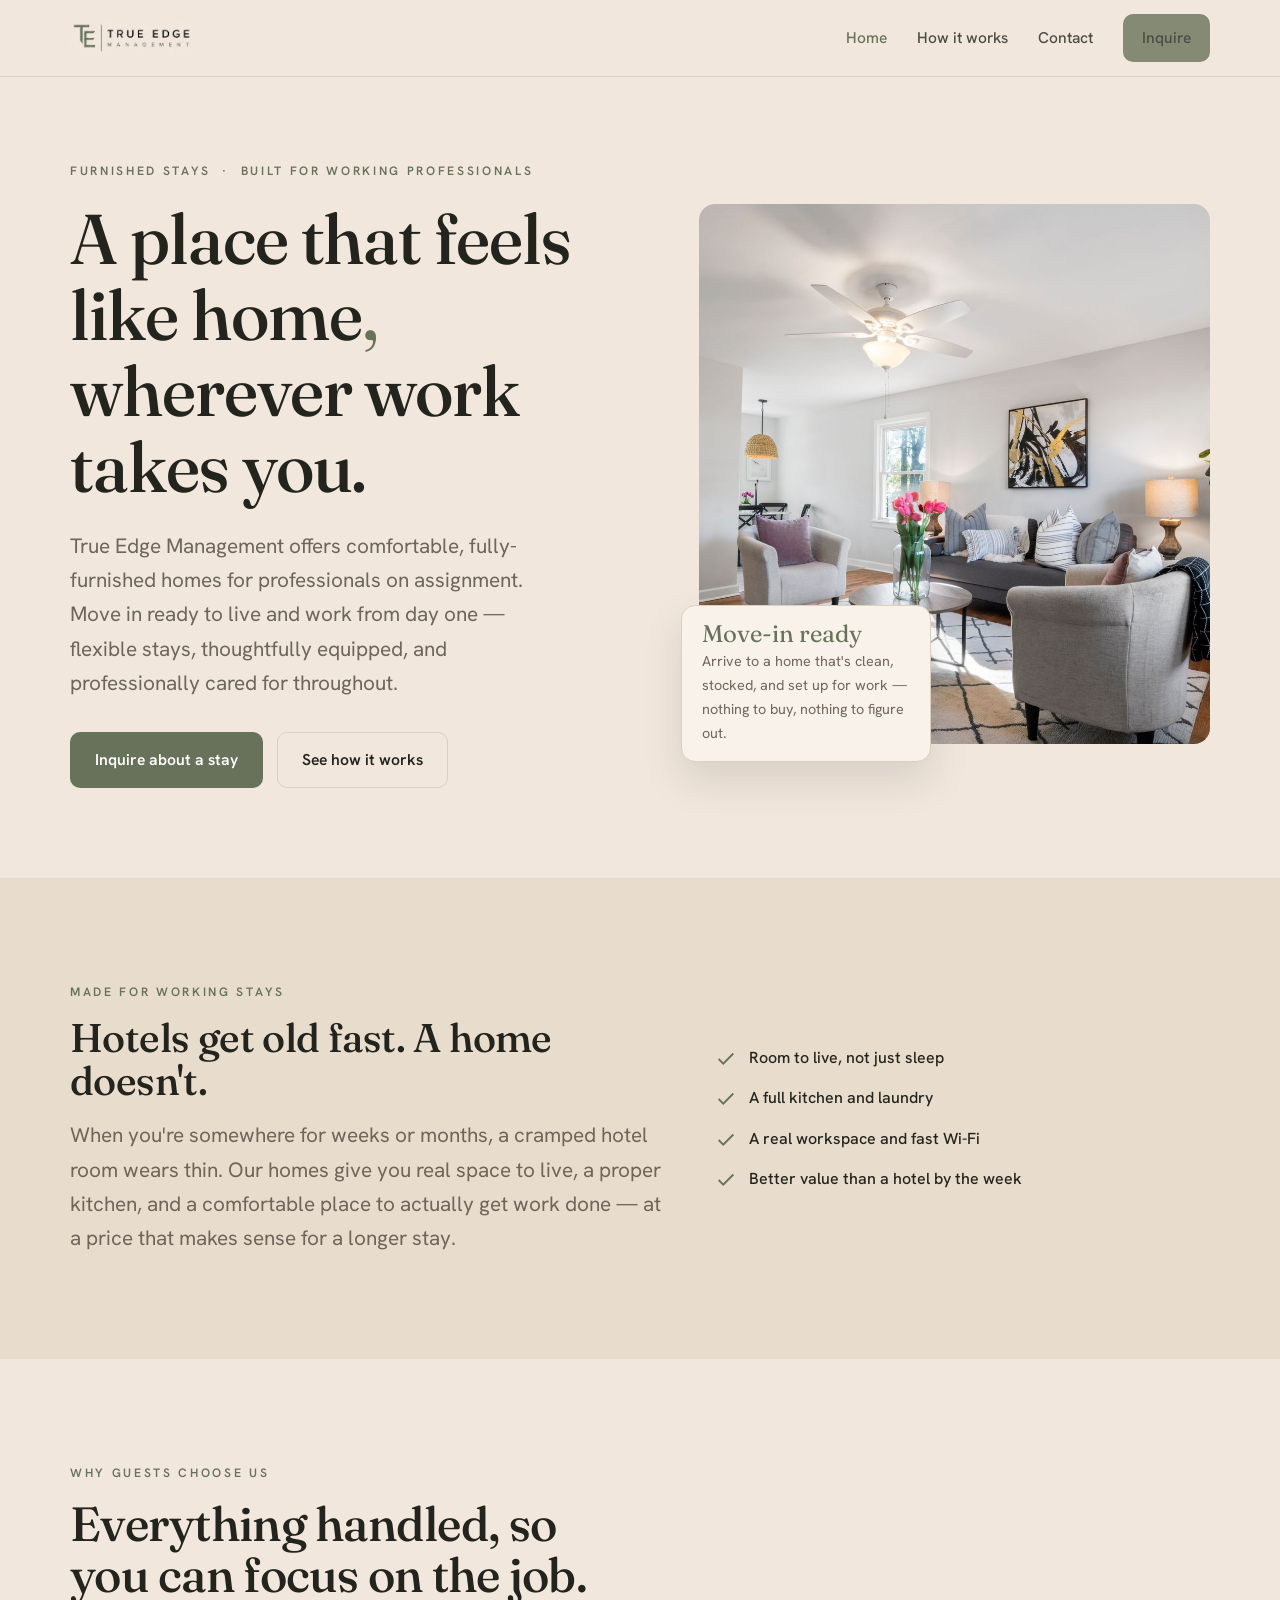
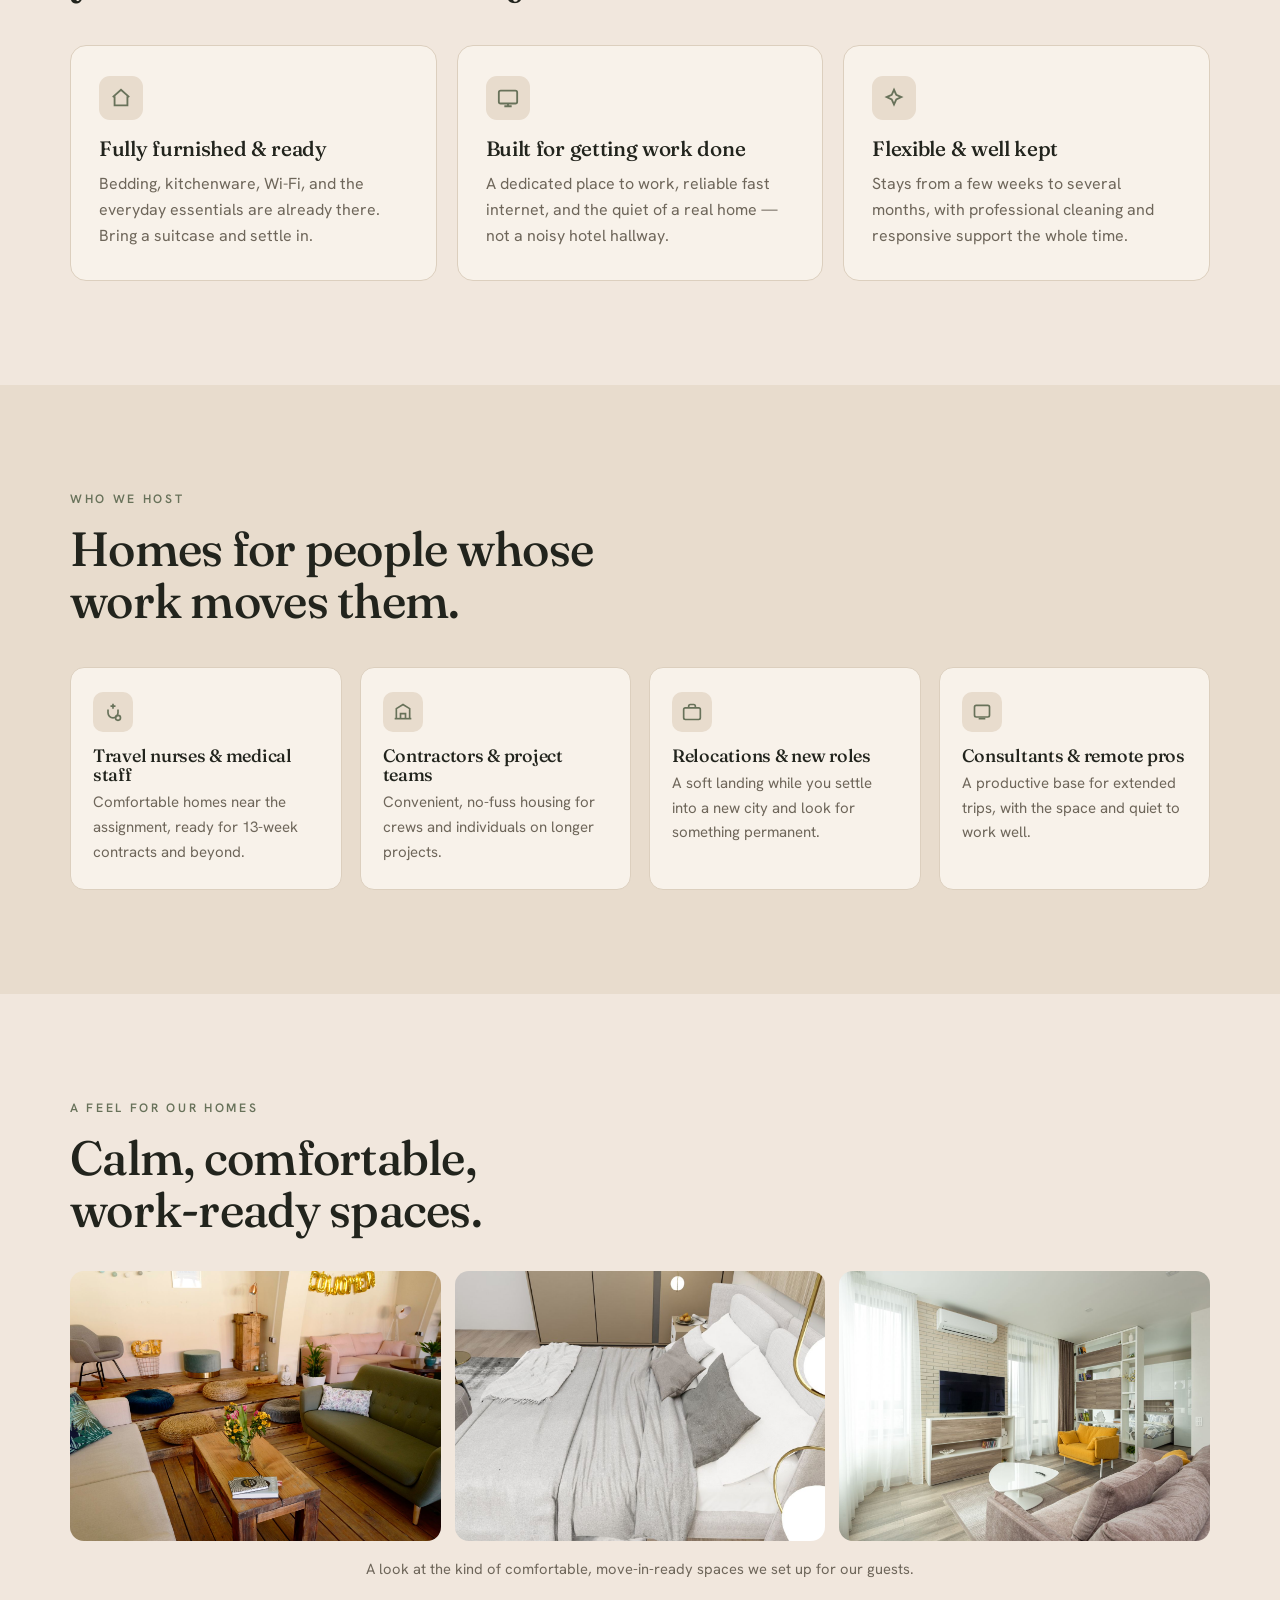
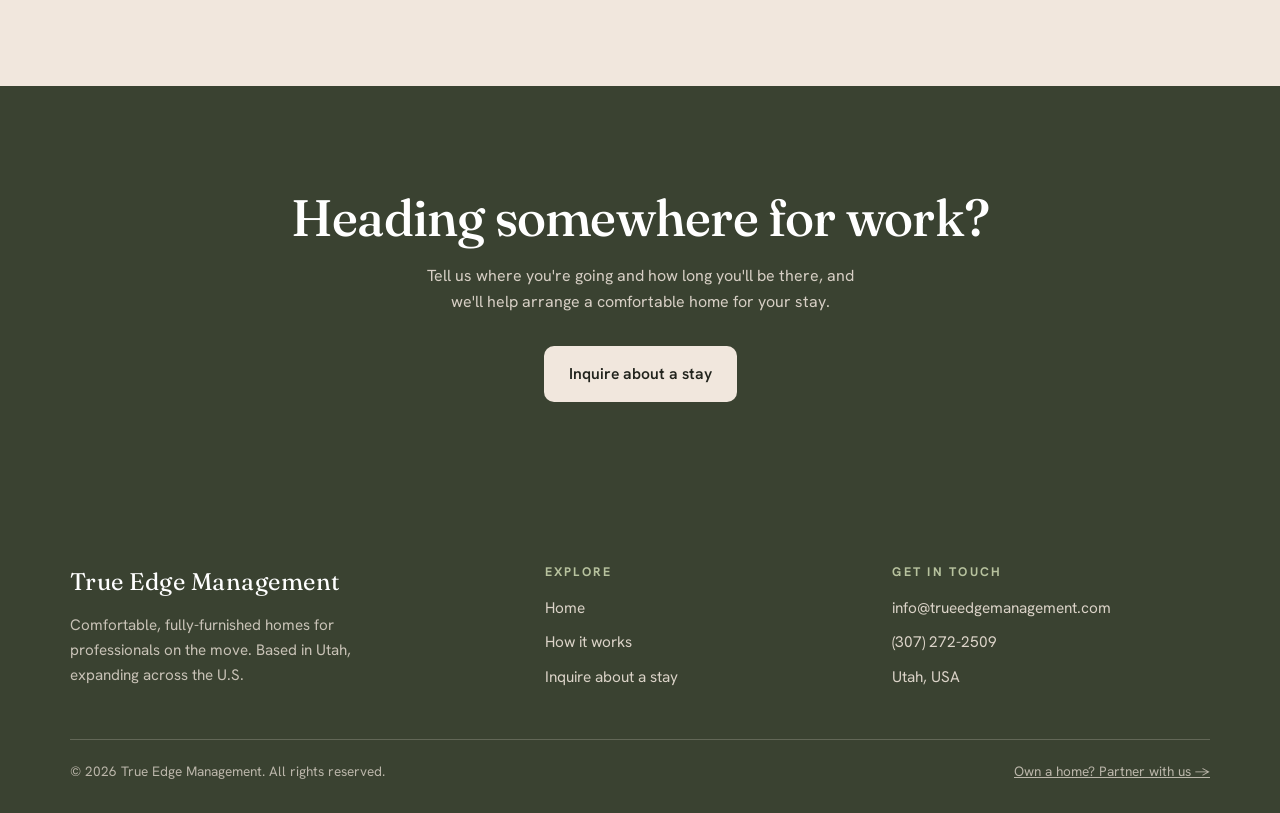
==== commit c76fad22: "Update contact email in footer" ====
--- a/index.html
+++ b/index.html
@@ -190,7 +190,7 @@
         <div class="footer-col">
           <h4>Get in touch</h4>
           <!-- EDIT: contact details -->
-          <a href="mailto:trueedgemanagement@gmail.com">trueedgemanagement@gmail.com</a>
+          <a href="mailto:info@trueedgemanagement.com">info@trueedgemanagement.com</a>
           <a href="tel:13072722509">(307) 272-2509</a>
           <span>Utah, USA</span>
         </div>
